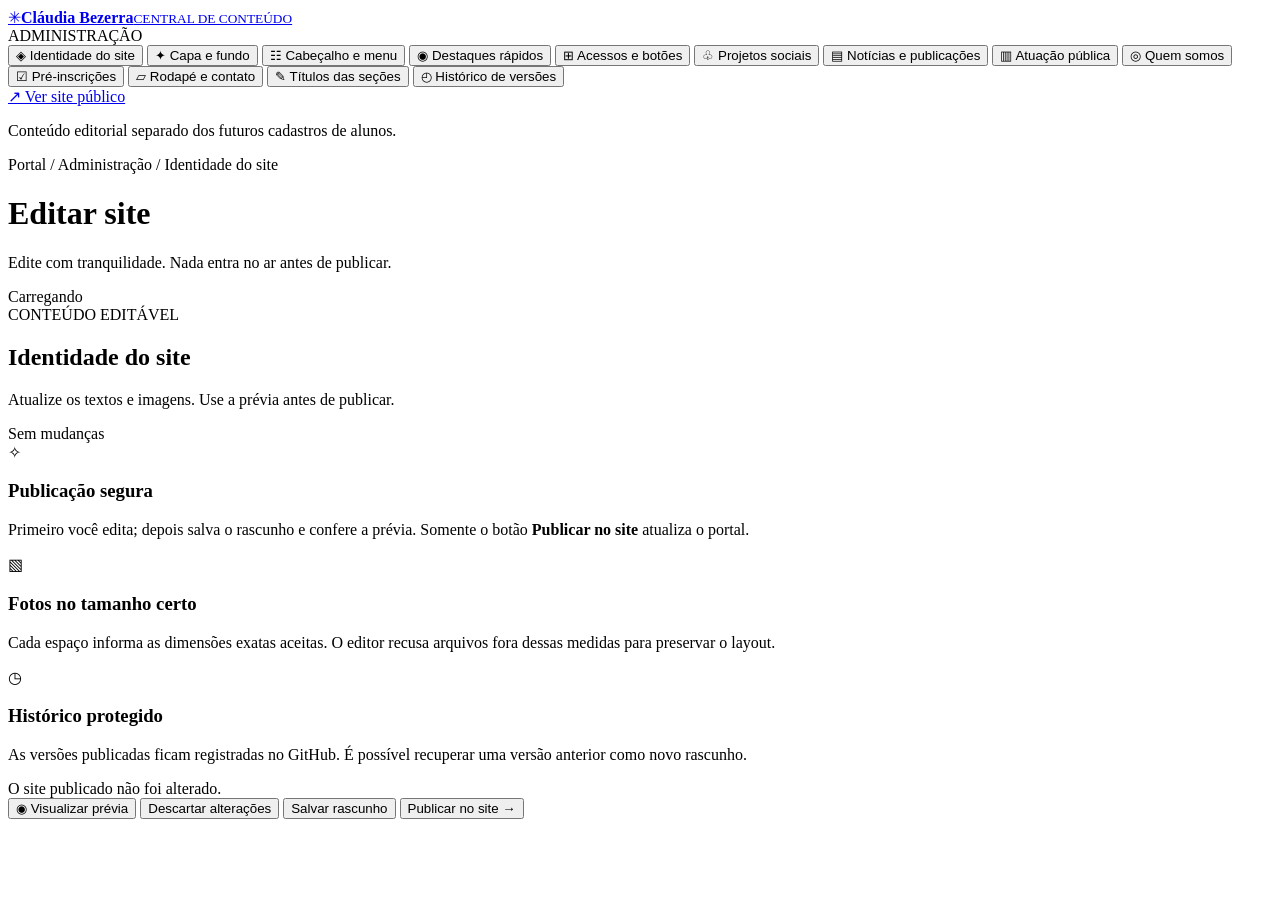
==== admin/index.html @ 2eb840ad "feat(cms): painel editorial com menu completo, prévia e publicação" ====
<!doctype html>
<html lang="pt-BR">
<head>
<meta charset="utf-8">
<meta name="viewport" content="width=device-width, initial-scale=1">
<meta name="theme-color" content="#103f33">
<meta name="robots" content="noindex,nofollow">
<title>Editor do site · Itaitinga em Movimento</title>
<link rel="icon" href="/favicon.svg" type="image/svg+xml">
<link rel="stylesheet" href="/admin/admin.css">
</head>
<body>
<div class="workspace">
  <aside class="sidebar" aria-label="Navegação do editor">
    <a class="sidebar-brand" href="/" target="_blank" rel="noopener noreferrer"><span class="brand-mark">✳</span><span><strong>Cláudia Bezerra</strong><small>CENTRAL DE CONTEÚDO</small></span></a>
    <div class="side-caption">ADMINISTRAÇÃO</div>
    <button class="side-link active" type="button" data-tab="identity"><span>◈</span> Identidade do site</button>
    <button class="side-link" type="button" data-tab="hero"><span>✦</span> Capa e fundo</button>
    <button class="side-link" type="button" data-tab="nav"><span>☷</span> Cabeçalho e menu</button>
    <button class="side-link" type="button" data-tab="focus"><span>◉</span> Destaques rápidos</button>
    <button class="side-link" type="button" data-tab="shortcuts"><span>⊞</span> Acessos e botões</button>
    <button class="side-link" type="button" data-tab="projects"><span>♧</span> Projetos sociais</button>
    <button class="side-link" type="button" data-tab="articles"><span>▤</span> Notícias e publicações</button>
    <button class="side-link" type="button" data-tab="mandate"><span>▥</span> Atuação pública</button>
    <button class="side-link" type="button" data-tab="about"><span>◎</span> Quem somos</button>
    <button class="side-link" type="button" data-tab="enrollment"><span>☑</span> Pré-inscrições</button>
    <button class="side-link" type="button" data-tab="footer"><span>▱</span> Rodapé e contato</button>
    <button class="side-link" type="button" data-tab="headlines"><span>✎</span> Títulos das seções</button>
    <button class="side-link" type="button" data-tab="history"><span>◴</span> Histórico de versões</button>
    <div class="side-bottom"><a href="/" target="_blank" rel="noopener noreferrer">↗ Ver site público</a><p>Conteúdo editorial separado dos futuros cadastros de alunos.</p></div>
  </aside>
  <main class="main">
    <header class="topbar">
      <div><div class="crumb">Portal / Administração / <span id="crumbCurrent">Identidade do site</span></div><h1>Editar site</h1><p class="top-sub">Edite com tranquilidade. Nada entra no ar antes de publicar.</p></div>
      <div class="top-actions"><span class="status" id="status"><span class="status-dot"></span> Carregando</span><button type="button" id="loginButton" class="btn secondary" hidden>Entrar com GitHub</button><button type="button" id="logoutButton" class="btn ghost" hidden>Sair</button></div>
    </header>
    <div class="app-message" id="message" role="status" aria-live="polite"></div>
    <div class="help-panel" id="setupPanel" hidden><strong>Ativação da área administrativa</strong><p>O editor visual já funciona para preparar conteúdo e visualizar a prévia. Para gravar e publicar, o proprietário precisa configurar o acesso GitHub OAuth nas variáveis seguras da Vercel. Nenhuma senha deve ser colocada no código.</p><a target="_blank" rel="noopener noreferrer" href="/admin/CONFIGURAR.md">Instruções de configuração ↗</a></div>
    <div class="editor-layout">
      <div class="editor-surface">
        <div class="panel-head"><div><span class="kicker">CONTEÚDO EDITÁVEL</span><h2 id="panelTitle">Identidade do site</h2><p id="panelHint">Atualize os textos e imagens. Use a prévia antes de publicar.</p></div><span class="hint-chip" id="dirtyChip">Sem mudanças</span></div>
        <div class="panel-body" id="editorForm"></div>
      </div>
      <aside class="guide">
        <div class="guide-card"><span class="guide-icon">✧</span><h3>Publicação segura</h3><p>Primeiro você edita; depois salva o rascunho e confere a prévia. Somente o botão <strong>Publicar no site</strong> atualiza o portal.</p></div>
        <div class="guide-card"><span class="guide-icon">▧</span><h3>Fotos no tamanho certo</h3><p>Cada espaço informa as dimensões exatas aceitas. O editor recusa arquivos fora dessas medidas para preservar o layout.</p></div>
        <div class="guide-card"><span class="guide-icon">◷</span><h3>Histórico protegido</h3><p>As versões publicadas ficam registradas no GitHub. É possível recuperar uma versão anterior como novo rascunho.</p></div>
      </aside>
    </div>
    <div class="sticky-actions">
      <div class="save-state"><span class="mini-dot"></span><span id="saveState">O site publicado não foi alterado.</span></div>
      <div class="action-buttons">
        <button type="button" id="previewButton" class="btn secondary">◉ Visualizar prévia</button>
        <button type="button" id="discardButton" class="btn ghost">Descartar alterações</button>
        <button type="button" id="saveButton" class="btn dark">Salvar rascunho</button>
        <button type="button" id="publishButton" class="btn primary">Publicar no site →</button>
      </div>
    </div>
  </main>
</div>
<div id="previewLayer" class="preview-layer" hidden>
  <div class="preview-top"><div><strong>Prévia do site</strong><small>As alterações abaixo ainda não foram publicadas.</small></div><div class="preview-controls"><button type="button" data-device="desktop" class="selected">Computador</button><button type="button" data-device="mobile">Celular</button><button type="button" id="closePreview" class="btn dark">Fechar prévia ✕</button></div></div>
  <div class="preview-canvas"><iframe id="previewFrame" src="/?preview=1" title="Prévia interativa do portal" loading="lazy"></iframe></div>
</div>
<script src="/admin/admin.js"></script>
</body>
</html>
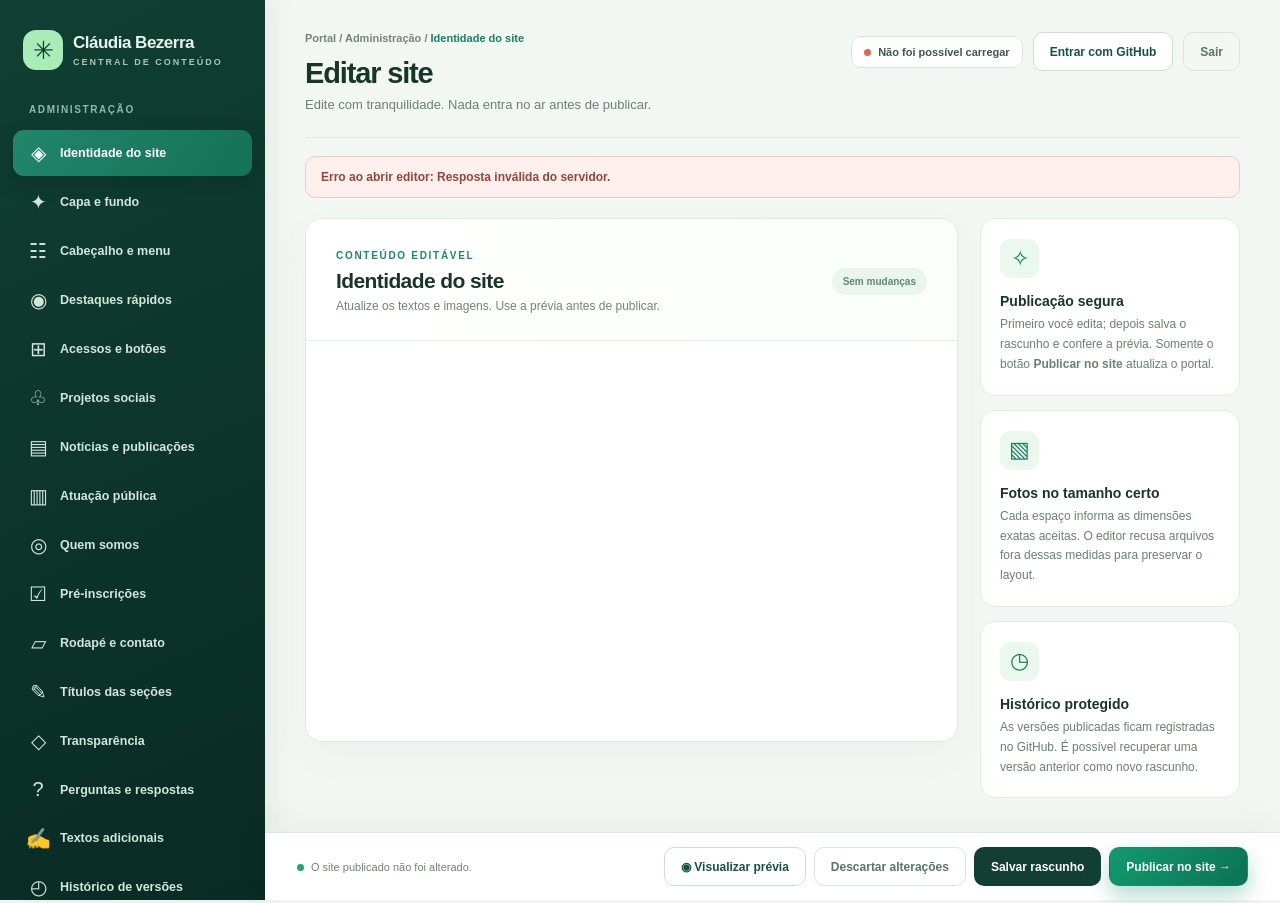
==== commit d2472845: "feat(cms): acessos editoriais a FAQ, transparencia e textos extras" ====
--- a/admin/index.html
+++ b/admin/index.html
@@ -26,6 +26,9 @@
     <button class="side-link" type="button" data-tab="enrollment"><span>☑</span> Pré-inscrições</button>
     <button class="side-link" type="button" data-tab="footer"><span>▱</span> Rodapé e contato</button>
     <button class="side-link" type="button" data-tab="headlines"><span>✎</span> Títulos das seções</button>
+    <button class="side-link" type="button" data-tab="trust"><span>◇</span> Transparência</button>
+    <button class="side-link" type="button" data-tab="faq"><span>?</span> Perguntas e respostas</button>
+    <button class="side-link" type="button" data-tab="misc"><span>✍</span> Textos adicionais</button>
     <button class="side-link" type="button" data-tab="history"><span>◴</span> Histórico de versões</button>
     <div class="side-bottom"><a href="/" target="_blank" rel="noopener noreferrer">↗ Ver site público</a><p>Conteúdo editorial separado dos futuros cadastros de alunos.</p></div>
   </aside>
--- a/admin/admin.css
+++ b/admin/admin.css
@@ -0,0 +1 @@
+:root{--dark:#123e33;--green:#0c7354;--accent:#1aa477;--bg:#f3f7f4;--line:#dfe9e2;--muted:#6a7f73;--ink:#18352b}*{box-sizing:border-box}html,body{margin:0;background:var(--bg);font-family:Inter,'Segoe UI',Arial,sans-serif;color:var(--ink);font-size:14px}button,input,select,textarea{font:inherit}button{cursor:pointer}a{color:inherit;text-decoration:none}button:focus-visible,input:focus-visible,textarea:focus-visible,select:focus-visible{outline:3px solid #66c5a0;outline-offset:2px}button:disabled{opacity:.5;cursor:not-allowed;box-shadow:none!important}body{min-width:320px}.workspace{display:grid;grid-template-columns:265px minmax(0,1fr);min-height:100vh}.sidebar{position:sticky;top:0;height:100vh;overflow-y:auto;background:linear-gradient(155deg,#103f33 0%,#092b23 100%);color:#e7f6ec;padding:25px 13px 15px;display:flex;flex-direction:column;box-shadow:9px 0 25px #193d2810}.sidebar-brand{display:flex;gap:10px;align-items:center;padding:5px 10px 34px}.brand-mark{display:grid;place-items:center;flex:none;height:40px;width:40px;border-radius:13px;background:#a8ecb7;color:#123d30;font-size:25px}.sidebar-brand strong{display:block;font-size:17px;letter-spacing:-.5px}.sidebar-brand small{display:block;color:#a8c8b4;font-size:9px;font-weight:700;letter-spacing:2px;margin-top:4px}.side-caption{font-size:10px;color:#92baa5;letter-spacing:1.6px;font-weight:800;padding:0 16px 15px}.side-link{display:flex;align-items:center;gap:10px;width:100%;border:0;border-radius:11px;color:#d2e6d9;background:transparent;text-align:left;padding:11px 13px;margin-bottom:3px;font-weight:600;font-size:12.5px;transition:background .18s,color .18s}.side-link span{font-size:20px;font-weight:400;width:24px;text-align:center}.side-link:hover{background:#ffffff15;color:#fff}.side-link.active{background:linear-gradient(120deg,#21866a,#147256);color:#fff;box-shadow:0 7px 17px #06271d58}.side-bottom{margin-top:auto;padding:20px 13px 8px;border-top:1px solid #ffffff1d;font-size:12px;color:#b7d3c3}.side-bottom a{color:#d9ffcf;font-weight:700}.side-bottom p{font-size:11px;line-height:1.5;opacity:.78}.main{min-width:0;padding:32px 40px 105px}.topbar{display:flex;align-items:flex-start;justify-content:space-between;gap:25px;padding-bottom:25px;border-bottom:1px solid var(--line)}.crumb{color:#71867b;font-size:11px;font-weight:650}.crumb span{color:#128360}.topbar h1{font-size:29px;letter-spacing:-1.15px;line-height:1.15;margin:13px 0 7px}.top-sub{color:#6b8073;margin:0;font-size:13px}.top-actions{display:flex;align-items:center;gap:10px;flex-wrap:wrap;justify-content:flex-end}.status{padding:9px 12px;background:#fff;border:1px solid #d8e6dd;border-radius:10px;color:#3c594c;font-size:11px;font-weight:750;white-space:nowrap}.status-dot,.mini-dot{display:inline-block;width:7px;height:7px;border-radius:50%;background:#21a571;margin-right:7px}.status.warn .status-dot{background:#d49f35}.status.error .status-dot{background:#de674e}.btn{border-radius:10px;border:1px solid transparent;min-height:39px;padding:10px 16px;font-size:12px;font-weight:750;display:inline-flex;gap:8px;align-items:center;justify-content:center;white-space:nowrap;transition:transform .18s,box-shadow .18s}.btn:hover:not(:disabled){transform:translateY(-1px)}.btn.primary{background:linear-gradient(125deg,#13996d,#0b7354);color:#fff;box-shadow:0 10px 22px #178b6250}.btn.dark{background:#123f32;color:#fff}.btn.secondary{background:#fff;color:#145342;border-color:#ccdfd1}.btn.ghost{background:transparent;color:#557668;border-color:#d9e5dc}.app-message{min-height:0;border-radius:10px;font-size:12px;font-weight:650}.app-message:not(:empty){margin:18px 0 -8px;padding:13px 15px;background:#e6f5ec;border:1px solid #c3e4d3;color:#205e45}.app-message.error{background:#fff0ee;border-color:#f3c9c0;color:#954635}.help-panel{background:#fff6e5;border:1px solid #edd39f;color:#754f12;border-radius:14px;padding:16px 20px;margin-top:20px}.help-panel strong{font-size:14px}.help-panel p{line-height:1.6;margin:9px 0}.help-panel a{font-weight:800;text-decoration:underline}.editor-layout{display:grid;grid-template-columns:minmax(0,1fr) 260px;gap:22px;margin-top:28px;align-items:start}.editor-surface{min-width:0;border-radius:17px;background:#fff;border:1px solid #dfeae2;box-shadow:0 14px 40px #124a2d09;overflow:hidden}.panel-head{padding:27px 30px 24px;border-bottom:1px solid #e5eee7;display:flex;justify-content:space-between;gap:15px;align-items:center;background:linear-gradient(110deg,#ffffff,#fafffa)}.kicker{color:#198963;font-size:10px;font-weight:800;letter-spacing:1.7px}.panel-head h2{font-size:21px;letter-spacing:-.6px;margin:7px 0 5px}.panel-head p{color:#718478;margin:0;font-size:12px;line-height:1.45}.hint-chip{font-size:10px;font-weight:800;color:#5e8970;background:#eaf5ed;border-radius:30px;padding:8px 11px;white-space:nowrap}.hint-chip.dirty{background:#fff0cc;color:#916b1a}.panel-body{padding:28px 30px 36px;min-height:400px}.guide{display:flex;flex-direction:column;gap:14px}.guide-card{background:#fff;border:1px solid #e0ebe3;border-radius:15px;padding:20px 19px}.guide-icon{font-size:22px;display:grid;place-items:center;background:#eaf8ee;color:#16815e;width:39px;height:39px;border-radius:11px}.guide h3{font-size:14px;margin:15px 0 6px}.guide p{font-size:12px;line-height:1.65;color:#698174;margin:0}.field{margin-bottom:20px}.field>label,.field-label{display:flex;align-items:center;gap:6px;font-size:12px;font-weight:750;color:#284d3f;margin-bottom:9px}.field input:not([type=file]),.field textarea,.field select{display:block;width:100%;border:1px solid #d7e4da;background:#fff;padding:12px 13px;border-radius:10px;color:#24483a;min-height:44px}.field input:not([type=file]):focus,.field textarea:focus,.field select:focus{border-color:#21a978;outline:3px solid #79d9b02f}.field textarea{resize:vertical;min-height:85px;line-height:1.55}.field small,.form-tip{font-size:11px;color:#84968a;line-height:1.5;display:block;margin-top:7px}.form-grid{display:grid;grid-template-columns:repeat(2,minmax(0,1fr));gap:0 18px}.form-grid>.span{grid-column:1/-1}.section-note{background:#eff9f2;border-left:3px solid #47b985;border-radius:8px;padding:12px 14px;font-size:12px;line-height:1.5;color:#336e52;margin:4px 0 23px}.group-heading{font-size:12px;text-transform:uppercase;font-weight:800;letter-spacing:1px;color:#217551;border-bottom:1px solid #e3eee6;padding:0 0 9px;margin:27px 0 20px}.repeat-card{border:1px solid #e2ebe4;border-radius:14px;overflow:hidden;margin-bottom:14px;background:#fdfffd}.repeat-bar{padding:13px 15px;display:flex;align-items:center;justify-content:space-between;background:#f5fbf6;border-bottom:1px solid #e6efe7;gap:8px}.repeat-bar strong{font-size:12px;letter-spacing:-.1px}.repeat-actions{display:flex;gap:4px}.small-btn{border:1px solid #d2e6d8;border-radius:7px;background:#fff;padding:5px 8px;color:#28604a;font-weight:750;font-size:11px}.small-btn.danger{color:#b24c45;border-color:#f5d9d5}.repeat-body{padding:18px 18px 3px}.add-btn{padding:13px 16px;border:1px dashed #74c5a0;border-radius:11px;background:#f4fcf6;color:#137e57;font-weight:750;text-align:center;width:100%;margin-top:6px}.asset-field{border:1px solid #dce9df;border-radius:13px;background:#f8fcf9;padding:15px;display:flex;gap:17px;align-items:center;flex-wrap:wrap}.asset-preview{height:103px;max-width:160px;min-width:105px;object-fit:cover;background:linear-gradient(135deg,#e4f4e7,#d2e9d9);border-radius:10px;border:1px solid #dde9df}.asset-info{flex:1;min-width:165px}.asset-info strong{display:block;font-size:12px;color:#285b42}.asset-info p{font-size:11px;color:#698275;margin:6px 0 12px}.asset-upload{display:inline-flex;gap:8px;align-items:center;font-size:11px;font-weight:800;color:#fff;background:#14674b;border-radius:8px;padding:10px 12px;cursor:pointer}.asset-upload input{position:absolute;opacity:0;width:1px;height:1px;pointer-events:none}.asset-error{color:#a94d42!important;line-height:1.5}.gallery-grid{display:grid;grid-template-columns:repeat(auto-fit,minmax(155px,1fr));gap:10px;margin:12px 0}.gallery-piece{padding:9px;border:1px solid #e0ece2;border-radius:11px}.gallery-piece img{width:100%;height:100px;object-fit:cover;border-radius:7px}.gallery-piece button{display:block;width:100%;margin-top:7px}.empty-note{font-size:12px;color:#7a8b80;padding:12px}.sticky-actions{position:fixed;bottom:0;left:265px;right:0;z-index:15;background:rgba(255,255,255,.96);backdrop-filter:blur(14px);border-top:1px solid #dce8df;box-shadow:0 -10px 35px #194c2a0b;display:flex;justify-content:space-between;align-items:center;gap:16px;padding:14px 32px;flex-wrap:wrap}.save-state{font-size:11px;color:#708276}.action-buttons{display:flex;gap:8px;flex-wrap:wrap}.preview-layer{position:fixed;inset:0;z-index:40;background:#e6ebe7}.preview-layer[hidden]{display:none}.preview-top{height:75px;background:#fff;border-bottom:1px solid #dce7df;display:flex;justify-content:space-between;align-items:center;padding:12px 25px;gap:12px}.preview-top strong{display:block;font-size:17px}.preview-top small{display:block;margin-top:3px;color:#72867a}.preview-controls{display:flex;gap:8px;align-items:center}.preview-controls>button:not(.btn){border:1px solid #d9e6dc;border-radius:8px;padding:9px 12px;background:#fff;font-size:11px;font-weight:800}.preview-controls>button.selected{background:#dff5e8;color:#126b4e;border-color:#7dc6a0}.preview-canvas{height:calc(100vh - 75px);padding:14px;display:flex;justify-content:center}.preview-canvas iframe{width:100%;height:100%;max-width:100%;background:#fff;border:none;box-shadow:0 14px 45px #104b2e26;border-radius:8px;transition:width .25s}.preview-canvas.mobile iframe{width:390px}.cms-preview-ribbon{font-size:11px}.history-card{border:1px solid #e0eae3;background:#fff;border-radius:12px;padding:15px;margin-bottom:12px;display:flex;align-items:center;justify-content:space-between;gap:12px}.history-card strong{display:block;font-size:12px}.history-card small{display:block;margin-top:5px;color:#7e9282}.filter-row{display:flex;gap:12px;align-items:center;justify-content:space-between;flex-wrap:wrap;margin-bottom:16px}.filter-row input{width:260px;max-width:100%;border:1px solid #d7e4da;border-radius:10px;padding:10px 13px}.field-count{font-size:11px;color:#668575}.unsaved-alert{color:#9b751a}@media(max-width:1190px){.editor-layout{grid-template-columns:1fr}.guide{display:grid;grid-template-columns:repeat(3,1fr)}.main{padding-inline:25px}.guide-card{padding:15px}}@media(max-width:900px){.workspace{grid-template-columns:72px minmax(0,1fr)}.sidebar{padding-inline:7px}.sidebar-brand{padding:10px 0 23px;justify-content:center}.brand-mark{height:36px;width:36px}.sidebar-brand>span:last-child,.side-caption,.side-link:not(.active) span~*,.side-bottom,.side-link{font-size:0}.side-link{justify-content:center;padding:10px;margin-bottom:5px;min-height:44px}.side-link span{font-size:20px;width:auto}.main{padding:22px 18px 110px}.sticky-actions{left:72px}.guide{display:none}}@media(max-width:640px){.workspace{display:block}.sidebar{height:auto;position:relative;flex-direction:row;overflow-x:auto;gap:5px;padding:9px 10px}.sidebar-brand{display:none}.side-link{width:auto;flex:none;min-width:45px;justify-content:center;margin:0}.topbar{display:block;padding-top:8px}.top-actions{margin-top:18px;justify-content:flex-start}.main{padding:14px 13px 190px}.editor-layout{margin-top:18px}.panel-head{padding:20px}.panel-head h2{font-size:19px}.panel-body{padding:20px}.form-grid{grid-template-columns:1fr}.form-grid>.span{grid-column:1}.sticky-actions{left:0;padding:11px 12px;display:block}.save-state{margin-bottom:9px}.action-buttons{display:grid;grid-template-columns:1fr 1fr}.btn{padding:10px;font-size:11px}.preview-top{height:auto;display:block;padding:10px}.preview-controls{margin-top:10px}.preview-canvas{height:calc(100vh - 108px);padding:6px}.preview-canvas.mobile iframe{width:100%;max-width:390px}}
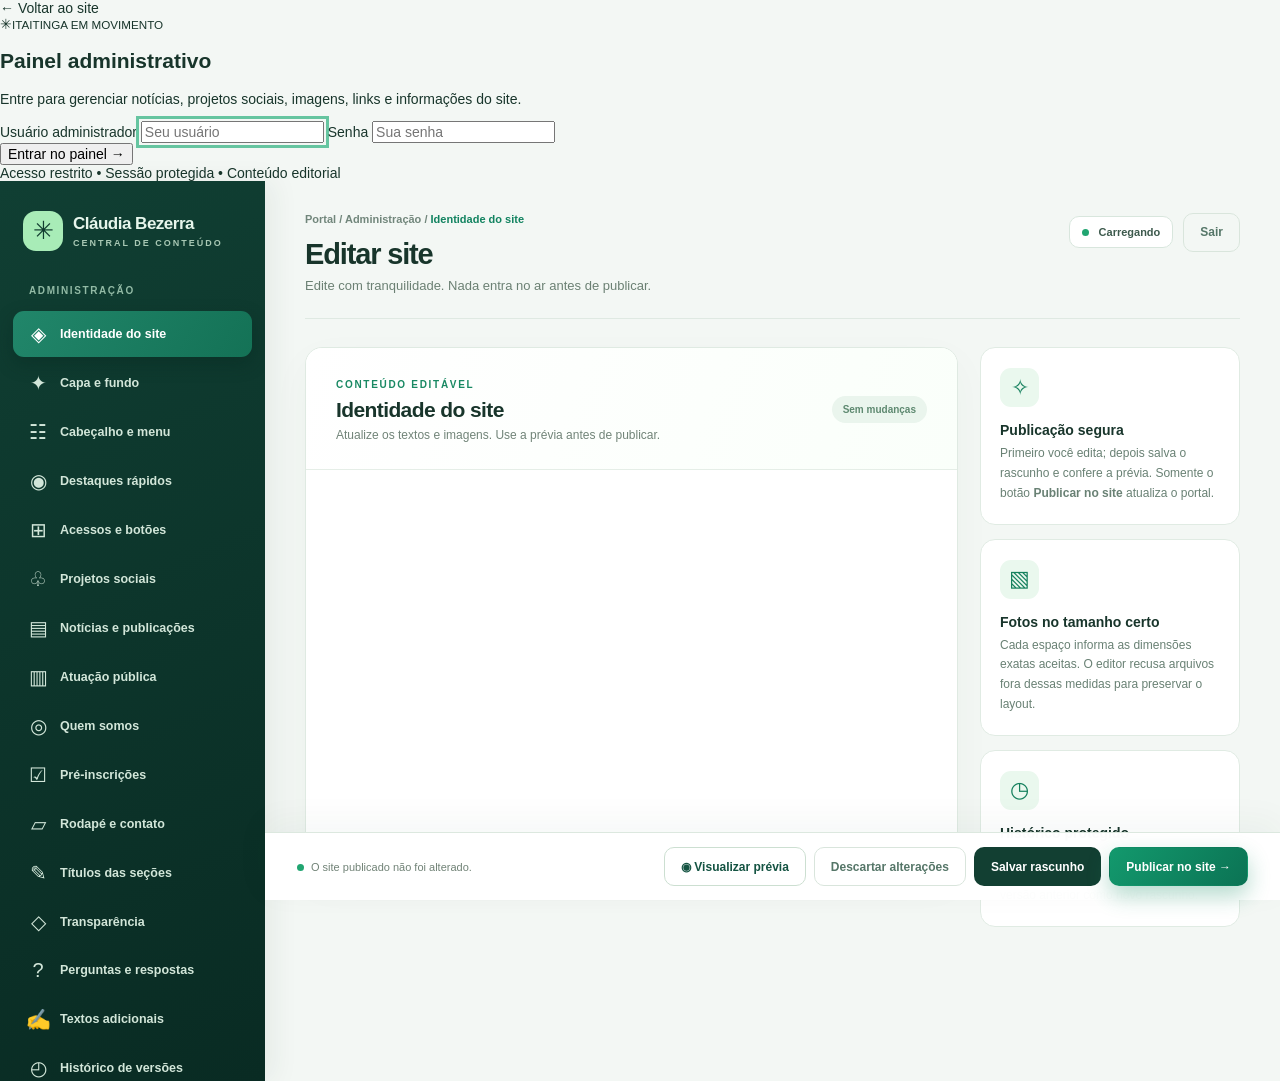
==== commit 5af35658: "feat(admin): tela de login protegida antes do painel de edicao" ====
--- a/admin/index.html
+++ b/admin/index.html
@@ -10,7 +10,24 @@
 <link rel="stylesheet" href="/admin/admin.css">
 </head>
 <body>
-<div class="workspace">
+<section class="auth-gate" id="authGate" aria-labelledby="authTitle">
+  <div class="auth-card">
+    <a class="auth-home" href="/">← Voltar ao site</a>
+    <div class="auth-brand"><span>✳</span><small>ITAITINGA EM MOVIMENTO</small></div>
+    <h1 id="authTitle">Painel administrativo</h1>
+    <p>Entre para gerenciar notícias, projetos sociais, imagens, links e informações do site.</p>
+    <form id="authForm" autocomplete="on">
+      <label for="authUser">Usuário administrador</label>
+      <input id="authUser" name="username" autocomplete="username" placeholder="Seu usuário" required autofocus maxlength="100">
+      <label for="authPassword">Senha</label>
+      <input id="authPassword" type="password" name="password" autocomplete="current-password" placeholder="Sua senha" required maxlength="256">
+      <div class="auth-error" id="authError" role="alert" aria-live="polite"></div>
+      <button type="submit" id="authSubmit">Entrar no painel <span>→</span></button>
+    </form>
+    <div class="auth-caption">Acesso restrito • Sessão protegida • Conteúdo editorial</div>
+  </div>
+</section>
+<div class="workspace" id="editorWorkspace" hidden>
   <aside class="sidebar" aria-label="Navegação do editor">
     <a class="sidebar-brand" href="/" target="_blank" rel="noopener noreferrer"><span class="brand-mark">✳</span><span><strong>Cláudia Bezerra</strong><small>CENTRAL DE CONTEÚDO</small></span></a>
     <div class="side-caption">ADMINISTRAÇÃO</div>
@@ -35,10 +52,10 @@
   <main class="main">
     <header class="topbar">
       <div><div class="crumb">Portal / Administração / <span id="crumbCurrent">Identidade do site</span></div><h1>Editar site</h1><p class="top-sub">Edite com tranquilidade. Nada entra no ar antes de publicar.</p></div>
-      <div class="top-actions"><span class="status" id="status"><span class="status-dot"></span> Carregando</span><button type="button" id="loginButton" class="btn secondary" hidden>Entrar com GitHub</button><button type="button" id="logoutButton" class="btn ghost" hidden>Sair</button></div>
+      <div class="top-actions"><span class="status" id="status"><span class="status-dot"></span> Carregando</span><button type="button" id="logoutButton" class="btn ghost" hidden>Sair</button></div>
     </header>
     <div class="app-message" id="message" role="status" aria-live="polite"></div>
-    <div class="help-panel" id="setupPanel" hidden><strong>Ativação da área administrativa</strong><p>O editor visual já funciona para preparar conteúdo e visualizar a prévia. Para gravar e publicar, o proprietário precisa configurar o acesso GitHub OAuth nas variáveis seguras da Vercel. Nenhuma senha deve ser colocada no código.</p><a target="_blank" rel="noopener noreferrer" href="/admin/CONFIGURAR.md">Instruções de configuração ↗</a></div>
+    <div class="help-panel" id="setupPanel" hidden><strong>Ativação da área administrativa</strong><p>O acesso ao painel está protegido. Para salvar edições diretamente no GitHub e publicar na Vercel, falta configurar a permissão de gravação exclusiva do repositório. As alterações podem ser visualizadas antes de configurar essa opção.</p><a target="_blank" rel="noopener noreferrer" href="/admin/CONFIGURAR.md">Como habilitar publicação ↗</a></div>
     <div class="editor-layout">
       <div class="editor-surface">
         <div class="panel-head"><div><span class="kicker">CONTEÚDO EDITÁVEL</span><h2 id="panelTitle">Identidade do site</h2><p id="panelHint">Atualize os textos e imagens. Use a prévia antes de publicar.</p></div><span class="hint-chip" id="dirtyChip">Sem mudanças</span></div>
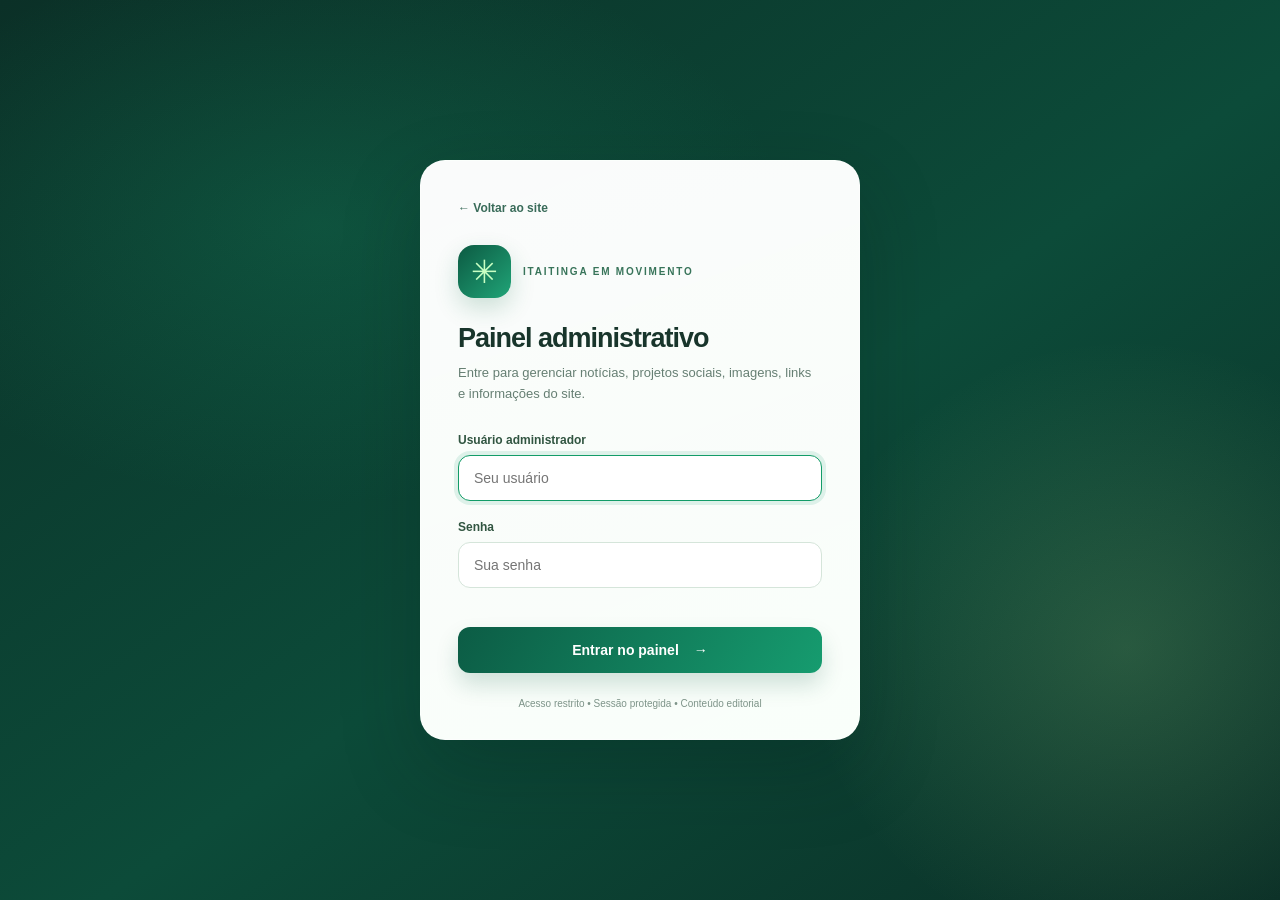
==== commit 801f60cd: "feat(editor): tela de edição visual integrada ao administrador" ====
--- a/admin/index.html
+++ b/admin/index.html
@@ -31,7 +31,8 @@
   <aside class="sidebar" aria-label="Navegação do editor">
     <a class="sidebar-brand" href="/" target="_blank" rel="noopener noreferrer"><span class="brand-mark">✳</span><span><strong>Cláudia Bezerra</strong><small>CENTRAL DE CONTEÚDO</small></span></a>
     <div class="side-caption">ADMINISTRAÇÃO</div>
-    <button class="side-link active" type="button" data-tab="identity"><span>◈</span> Identidade do site</button>
+    <button class="side-link active" type="button" data-tab="visual"><span>✎</span> Editar site visualmente</button>
+    <button class="side-link" type="button" data-tab="identity"><span>◈</span> Identidade do site</button>
     <button class="side-link" type="button" data-tab="hero"><span>✦</span> Capa e fundo</button>
     <button class="side-link" type="button" data-tab="nav"><span>☷</span> Cabeçalho e menu</button>
     <button class="side-link" type="button" data-tab="focus"><span>◉</span> Destaques rápidos</button>
@@ -56,7 +57,27 @@
     </header>
     <div class="app-message" id="message" role="status" aria-live="polite"></div>
     <div class="help-panel" id="setupPanel" hidden><strong>Ativação da área administrativa</strong><p>O acesso ao painel está protegido. Para salvar edições diretamente no GitHub e publicar na Vercel, falta configurar a permissão de gravação exclusiva do repositório. As alterações podem ser visualizadas antes de configurar essa opção.</p><a target="_blank" rel="noopener noreferrer" href="/admin/CONFIGURAR.md">Como habilitar publicação ↗</a></div>
-    <div class="editor-layout">
+
+    <section id="visualWorkspace" class="visual-workspace" hidden aria-label="Editor visual do site">
+      <div class="visual-toolbar">
+        <div class="visual-toolbar-copy"><strong><span class="visual-live-dot"></span> Edição visual</strong><span>Clique em qualquer área com lápis para modificar. Só aparece no site após publicar.</span></div>
+        <div class="visual-toolbar-actions"><div class="visual-device-toggle" aria-label="Tamanho da visualização"><button id="visualDesktop" class="active" type="button">▣ Computador</button><button id="visualMobile" type="button">▯ Celular</button></div><button id="visualRefresh" type="button" class="btn secondary">↻ Atualizar prévia</button></div>
+      </div>
+      <div class="visual-layout" id="visualLayout">
+        <div class="visual-canvas">
+          <div class="visual-frame-wrap" id="visualFrameWrap"><iframe id="visualFrame" src="/?preview=1&amp;visual=1" title="Site editável com ferramentas de edição" loading="eager"></iframe></div>
+          <div class="visual-hint">✎ Passe o mouse ou toque em um bloco do site e clique em <strong>Editar</strong>. Navegação real fica desativada nesta prévia.</div>
+        </div>
+        <aside class="visual-inspector" id="visualInspector" aria-labelledby="visualInspectorTitle">
+          <div class="visual-inspector-top"><span class="kicker">PROPRIEDADES DO BLOCO</span><h2 id="visualInspectorTitle">Selecione uma área do site</h2><p id="visualInspectorHint">Clique em um lápis sobre a página para abrir os campos correspondentes.</p></div>
+          <div class="visual-inspector-body" id="visualInspectorBody">
+            <div class="visual-empty"><span>✎</span><strong>Editar ficou muito mais fácil.</strong><p>Clique em um título, foto, card, notícia ou no rodapé da página. Os campos aparecerão aqui e a mudança será mostrada na hora.</p></div>
+          </div>
+          <div class="visual-inspector-bottom"><button id="visualAdvanced" type="button" class="btn secondary">✎ Abrir edição completa da seção</button></div>
+        </aside>
+      </div>
+    </section>
+    <div class="editor-layout" id="advancedEditorLayout">
       <div class="editor-surface">
         <div class="panel-head"><div><span class="kicker">CONTEÚDO EDITÁVEL</span><h2 id="panelTitle">Identidade do site</h2><p id="panelHint">Atualize os textos e imagens. Use a prévia antes de publicar.</p></div><span class="hint-chip" id="dirtyChip">Sem mudanças</span></div>
         <div class="panel-body" id="editorForm"></div>
@@ -83,5 +104,6 @@
   <div class="preview-canvas"><iframe id="previewFrame" src="/?preview=1" title="Prévia interativa do portal" loading="lazy"></iframe></div>
 </div>
 <script src="/admin/admin.js"></script>
+<script src="/admin/visual.js"></script>
 </body>
 </html>
--- a/admin/admin.css
+++ b/admin/admin.css
@@ -1 +1,21 @@
-:root{--dark:#123e33;--green:#0c7354;--accent:#1aa477;--bg:#f3f7f4;--line:#dfe9e2;--muted:#6a7f73;--ink:#18352b}*{box-sizing:border-box}html,body{margin:0;background:var(--bg);font-family:Inter,'Segoe UI',Arial,sans-serif;color:var(--ink);font-size:14px}button,input,select,textarea{font:inherit}button{cursor:pointer}a{color:inherit;text-decoration:none}button:focus-visible,input:focus-visible,textarea:focus-visible,select:focus-visible{outline:3px solid #66c5a0;outline-offset:2px}button:disabled{opacity:.5;cursor:not-allowed;box-shadow:none!important}body{min-width:320px}.workspace{display:grid;grid-template-columns:265px minmax(0,1fr);min-height:100vh}.sidebar{position:sticky;top:0;height:100vh;overflow-y:auto;background:linear-gradient(155deg,#103f33 0%,#092b23 100%);color:#e7f6ec;padding:25px 13px 15px;display:flex;flex-direction:column;box-shadow:9px 0 25px #193d2810}.sidebar-brand{display:flex;gap:10px;align-items:center;padding:5px 10px 34px}.brand-mark{display:grid;place-items:center;flex:none;height:40px;width:40px;border-radius:13px;background:#a8ecb7;color:#123d30;font-size:25px}.sidebar-brand strong{display:block;font-size:17px;letter-spacing:-.5px}.sidebar-brand small{display:block;color:#a8c8b4;font-size:9px;font-weight:700;letter-spacing:2px;margin-top:4px}.side-caption{font-size:10px;color:#92baa5;letter-spacing:1.6px;font-weight:800;padding:0 16px 15px}.side-link{display:flex;align-items:center;gap:10px;width:100%;border:0;border-radius:11px;color:#d2e6d9;background:transparent;text-align:left;padding:11px 13px;margin-bottom:3px;font-weight:600;font-size:12.5px;transition:background .18s,color .18s}.side-link span{font-size:20px;font-weight:400;width:24px;text-align:center}.side-link:hover{background:#ffffff15;color:#fff}.side-link.active{background:linear-gradient(120deg,#21866a,#147256);color:#fff;box-shadow:0 7px 17px #06271d58}.side-bottom{margin-top:auto;padding:20px 13px 8px;border-top:1px solid #ffffff1d;font-size:12px;color:#b7d3c3}.side-bottom a{color:#d9ffcf;font-weight:700}.side-bottom p{font-size:11px;line-height:1.5;opacity:.78}.main{min-width:0;padding:32px 40px 105px}.topbar{display:flex;align-items:flex-start;justify-content:space-between;gap:25px;padding-bottom:25px;border-bottom:1px solid var(--line)}.crumb{color:#71867b;font-size:11px;font-weight:650}.crumb span{color:#128360}.topbar h1{font-size:29px;letter-spacing:-1.15px;line-height:1.15;margin:13px 0 7px}.top-sub{color:#6b8073;margin:0;font-size:13px}.top-actions{display:flex;align-items:center;gap:10px;flex-wrap:wrap;justify-content:flex-end}.status{padding:9px 12px;background:#fff;border:1px solid #d8e6dd;border-radius:10px;color:#3c594c;font-size:11px;font-weight:750;white-space:nowrap}.status-dot,.mini-dot{display:inline-block;width:7px;height:7px;border-radius:50%;background:#21a571;margin-right:7px}.status.warn .status-dot{background:#d49f35}.status.error .status-dot{background:#de674e}.btn{border-radius:10px;border:1px solid transparent;min-height:39px;padding:10px 16px;font-size:12px;font-weight:750;display:inline-flex;gap:8px;align-items:center;justify-content:center;white-space:nowrap;transition:transform .18s,box-shadow .18s}.btn:hover:not(:disabled){transform:translateY(-1px)}.btn.primary{background:linear-gradient(125deg,#13996d,#0b7354);color:#fff;box-shadow:0 10px 22px #178b6250}.btn.dark{background:#123f32;color:#fff}.btn.secondary{background:#fff;color:#145342;border-color:#ccdfd1}.btn.ghost{background:transparent;color:#557668;border-color:#d9e5dc}.app-message{min-height:0;border-radius:10px;font-size:12px;font-weight:650}.app-message:not(:empty){margin:18px 0 -8px;padding:13px 15px;background:#e6f5ec;border:1px solid #c3e4d3;color:#205e45}.app-message.error{background:#fff0ee;border-color:#f3c9c0;color:#954635}.help-panel{background:#fff6e5;border:1px solid #edd39f;color:#754f12;border-radius:14px;padding:16px 20px;margin-top:20px}.help-panel strong{font-size:14px}.help-panel p{line-height:1.6;margin:9px 0}.help-panel a{font-weight:800;text-decoration:underline}.editor-layout{display:grid;grid-template-columns:minmax(0,1fr) 260px;gap:22px;margin-top:28px;align-items:start}.editor-surface{min-width:0;border-radius:17px;background:#fff;border:1px solid #dfeae2;box-shadow:0 14px 40px #124a2d09;overflow:hidden}.panel-head{padding:27px 30px 24px;border-bottom:1px solid #e5eee7;display:flex;justify-content:space-between;gap:15px;align-items:center;background:linear-gradient(110deg,#ffffff,#fafffa)}.kicker{color:#198963;font-size:10px;font-weight:800;letter-spacing:1.7px}.panel-head h2{font-size:21px;letter-spacing:-.6px;margin:7px 0 5px}.panel-head p{color:#718478;margin:0;font-size:12px;line-height:1.45}.hint-chip{font-size:10px;font-weight:800;color:#5e8970;background:#eaf5ed;border-radius:30px;padding:8px 11px;white-space:nowrap}.hint-chip.dirty{background:#fff0cc;color:#916b1a}.panel-body{padding:28px 30px 36px;min-height:400px}.guide{display:flex;flex-direction:column;gap:14px}.guide-card{background:#fff;border:1px solid #e0ebe3;border-radius:15px;padding:20px 19px}.guide-icon{font-size:22px;display:grid;place-items:center;background:#eaf8ee;color:#16815e;width:39px;height:39px;border-radius:11px}.guide h3{font-size:14px;margin:15px 0 6px}.guide p{font-size:12px;line-height:1.65;color:#698174;margin:0}.field{margin-bottom:20px}.field>label,.field-label{display:flex;align-items:center;gap:6px;font-size:12px;font-weight:750;color:#284d3f;margin-bottom:9px}.field input:not([type=file]),.field textarea,.field select{display:block;width:100%;border:1px solid #d7e4da;background:#fff;padding:12px 13px;border-radius:10px;color:#24483a;min-height:44px}.field input:not([type=file]):focus,.field textarea:focus,.field select:focus{border-color:#21a978;outline:3px solid #79d9b02f}.field textarea{resize:vertical;min-height:85px;line-height:1.55}.field small,.form-tip{font-size:11px;color:#84968a;line-height:1.5;display:block;margin-top:7px}.form-grid{display:grid;grid-template-columns:repeat(2,minmax(0,1fr));gap:0 18px}.form-grid>.span{grid-column:1/-1}.section-note{background:#eff9f2;border-left:3px solid #47b985;border-radius:8px;padding:12px 14px;font-size:12px;line-height:1.5;color:#336e52;margin:4px 0 23px}.group-heading{font-size:12px;text-transform:uppercase;font-weight:800;letter-spacing:1px;color:#217551;border-bottom:1px solid #e3eee6;padding:0 0 9px;margin:27px 0 20px}.repeat-card{border:1px solid #e2ebe4;border-radius:14px;overflow:hidden;margin-bottom:14px;background:#fdfffd}.repeat-bar{padding:13px 15px;display:flex;align-items:center;justify-content:space-between;background:#f5fbf6;border-bottom:1px solid #e6efe7;gap:8px}.repeat-bar strong{font-size:12px;letter-spacing:-.1px}.repeat-actions{display:flex;gap:4px}.small-btn{border:1px solid #d2e6d8;border-radius:7px;background:#fff;padding:5px 8px;color:#28604a;font-weight:750;font-size:11px}.small-btn.danger{color:#b24c45;border-color:#f5d9d5}.repeat-body{padding:18px 18px 3px}.add-btn{padding:13px 16px;border:1px dashed #74c5a0;border-radius:11px;background:#f4fcf6;color:#137e57;font-weight:750;text-align:center;width:100%;margin-top:6px}.asset-field{border:1px solid #dce9df;border-radius:13px;background:#f8fcf9;padding:15px;display:flex;gap:17px;align-items:center;flex-wrap:wrap}.asset-preview{height:103px;max-width:160px;min-width:105px;object-fit:cover;background:linear-gradient(135deg,#e4f4e7,#d2e9d9);border-radius:10px;border:1px solid #dde9df}.asset-info{flex:1;min-width:165px}.asset-info strong{display:block;font-size:12px;color:#285b42}.asset-info p{font-size:11px;color:#698275;margin:6px 0 12px}.asset-upload{display:inline-flex;gap:8px;align-items:center;font-size:11px;font-weight:800;color:#fff;background:#14674b;border-radius:8px;padding:10px 12px;cursor:pointer}.asset-upload input{position:absolute;opacity:0;width:1px;height:1px;pointer-events:none}.asset-error{color:#a94d42!important;line-height:1.5}.gallery-grid{display:grid;grid-template-columns:repeat(auto-fit,minmax(155px,1fr));gap:10px;margin:12px 0}.gallery-piece{padding:9px;border:1px solid #e0ece2;border-radius:11px}.gallery-piece img{width:100%;height:100px;object-fit:cover;border-radius:7px}.gallery-piece button{display:block;width:100%;margin-top:7px}.empty-note{font-size:12px;color:#7a8b80;padding:12px}.sticky-actions{position:fixed;bottom:0;left:265px;right:0;z-index:15;background:rgba(255,255,255,.96);backdrop-filter:blur(14px);border-top:1px solid #dce8df;box-shadow:0 -10px 35px #194c2a0b;display:flex;justify-content:space-between;align-items:center;gap:16px;padding:14px 32px;flex-wrap:wrap}.save-state{font-size:11px;color:#708276}.action-buttons{display:flex;gap:8px;flex-wrap:wrap}.preview-layer{position:fixed;inset:0;z-index:40;background:#e6ebe7}.preview-layer[hidden]{display:none}.preview-top{height:75px;background:#fff;border-bottom:1px solid #dce7df;display:flex;justify-content:space-between;align-items:center;padding:12px 25px;gap:12px}.preview-top strong{display:block;font-size:17px}.preview-top small{display:block;margin-top:3px;color:#72867a}.preview-controls{display:flex;gap:8px;align-items:center}.preview-controls>button:not(.btn){border:1px solid #d9e6dc;border-radius:8px;padding:9px 12px;background:#fff;font-size:11px;font-weight:800}.preview-controls>button.selected{background:#dff5e8;color:#126b4e;border-color:#7dc6a0}.preview-canvas{height:calc(100vh - 75px);padding:14px;display:flex;justify-content:center}.preview-canvas iframe{width:100%;height:100%;max-width:100%;background:#fff;border:none;box-shadow:0 14px 45px #104b2e26;border-radius:8px;transition:width .25s}.preview-canvas.mobile iframe{width:390px}.cms-preview-ribbon{font-size:11px}.history-card{border:1px solid #e0eae3;background:#fff;border-radius:12px;padding:15px;margin-bottom:12px;display:flex;align-items:center;justify-content:space-between;gap:12px}.history-card strong{display:block;font-size:12px}.history-card small{display:block;margin-top:5px;color:#7e9282}.filter-row{display:flex;gap:12px;align-items:center;justify-content:space-between;flex-wrap:wrap;margin-bottom:16px}.filter-row input{width:260px;max-width:100%;border:1px solid #d7e4da;border-radius:10px;padding:10px 13px}.field-count{font-size:11px;color:#668575}.unsaved-alert{color:#9b751a}@media(max-width:1190px){.editor-layout{grid-template-columns:1fr}.guide{display:grid;grid-template-columns:repeat(3,1fr)}.main{padding-inline:25px}.guide-card{padding:15px}}@media(max-width:900px){.workspace{grid-template-columns:72px minmax(0,1fr)}.sidebar{padding-inline:7px}.sidebar-brand{padding:10px 0 23px;justify-content:center}.brand-mark{height:36px;width:36px}.sidebar-brand>span:last-child,.side-caption,.side-link:not(.active) span~*,.side-bottom,.side-link{font-size:0}.side-link{justify-content:center;padding:10px;margin-bottom:5px;min-height:44px}.side-link span{font-size:20px;width:auto}.main{padding:22px 18px 110px}.sticky-actions{left:72px}.guide{display:none}}@media(max-width:640px){.workspace{display:block}.sidebar{height:auto;position:relative;flex-direction:row;overflow-x:auto;gap:5px;padding:9px 10px}.sidebar-brand{display:none}.side-link{width:auto;flex:none;min-width:45px;justify-content:center;margin:0}.topbar{display:block;padding-top:8px}.top-actions{margin-top:18px;justify-content:flex-start}.main{padding:14px 13px 190px}.editor-layout{margin-top:18px}.panel-head{padding:20px}.panel-head h2{font-size:19px}.panel-body{padding:20px}.form-grid{grid-template-columns:1fr}.form-grid>.span{grid-column:1}.sticky-actions{left:0;padding:11px 12px;display:block}.save-state{margin-bottom:9px}.action-buttons{display:grid;grid-template-columns:1fr 1fr}.btn{padding:10px;font-size:11px}.preview-top{height:auto;display:block;padding:10px}.preview-controls{margin-top:10px}.preview-canvas{height:calc(100vh - 108px);padding:6px}.preview-canvas.mobile iframe{width:100%;max-width:390px}}+:root{--dark:#123e33;--green:#0c7354;--accent:#1aa477;--bg:#f3f7f4;--line:#dfe9e2;--muted:#6a7f73;--ink:#18352b}*{box-sizing:border-box}html,body{margin:0;background:var(--bg);font-family:Inter,'Segoe UI',Arial,sans-serif;color:var(--ink);font-size:14px}button,input,select,textarea{font:inherit}button{cursor:pointer}a{color:inherit;text-decoration:none}button:focus-visible,input:focus-visible,textarea:focus-visible,select:focus-visible{outline:3px solid #66c5a0;outline-offset:2px}button:disabled{opacity:.5;cursor:not-allowed;box-shadow:none!important}body{min-width:320px}.workspace{display:grid;grid-template-columns:265px minmax(0,1fr);min-height:100vh}.sidebar{position:sticky;top:0;height:100vh;overflow-y:auto;background:linear-gradient(155deg,#103f33 0%,#092b23 100%);color:#e7f6ec;padding:25px 13px 15px;display:flex;flex-direction:column;box-shadow:9px 0 25px #193d2810}.sidebar-brand{display:flex;gap:10px;align-items:center;padding:5px 10px 34px}.brand-mark{display:grid;place-items:center;flex:none;height:40px;width:40px;border-radius:13px;background:#a8ecb7;color:#123d30;font-size:25px}.sidebar-brand strong{display:block;font-size:17px;letter-spacing:-.5px}.sidebar-brand small{display:block;color:#a8c8b4;font-size:9px;font-weight:700;letter-spacing:2px;margin-top:4px}.side-caption{font-size:10px;color:#92baa5;letter-spacing:1.6px;font-weight:800;padding:0 16px 15px}.side-link{display:flex;align-items:center;gap:10px;width:100%;border:0;border-radius:11px;color:#d2e6d9;background:transparent;text-align:left;padding:11px 13px;margin-bottom:3px;font-weight:600;font-size:12.5px;transition:background .18s,color .18s}.side-link span{font-size:20px;font-weight:400;width:24px;text-align:center}.side-link:hover{background:#ffffff15;color:#fff}.side-link.active{background:linear-gradient(120deg,#21866a,#147256);color:#fff;box-shadow:0 7px 17px #06271d58}.side-bottom{margin-top:auto;padding:20px 13px 8px;border-top:1px solid #ffffff1d;font-size:12px;color:#b7d3c3}.side-bottom a{color:#d9ffcf;font-weight:700}.side-bottom p{font-size:11px;line-height:1.5;opacity:.78}.main{min-width:0;padding:32px 40px 105px}.topbar{display:flex;align-items:flex-start;justify-content:space-between;gap:25px;padding-bottom:25px;border-bottom:1px solid var(--line)}.crumb{color:#71867b;font-size:11px;font-weight:650}.crumb span{color:#128360}.topbar h1{font-size:29px;letter-spacing:-1.15px;line-height:1.15;margin:13px 0 7px}.top-sub{color:#6b8073;margin:0;font-size:13px}.top-actions{display:flex;align-items:center;gap:10px;flex-wrap:wrap;justify-content:flex-end}.status{padding:9px 12px;background:#fff;border:1px solid #d8e6dd;border-radius:10px;color:#3c594c;font-size:11px;font-weight:750;white-space:nowrap}.status-dot,.mini-dot{display:inline-block;width:7px;height:7px;border-radius:50%;background:#21a571;margin-right:7px}.status.warn .status-dot{background:#d49f35}.status.error .status-dot{background:#de674e}.btn{border-radius:10px;border:1px solid transparent;min-height:39px;padding:10px 16px;font-size:12px;font-weight:750;display:inline-flex;gap:8px;align-items:center;justify-content:center;white-space:nowrap;transition:transform .18s,box-shadow .18s}.btn:hover:not(:disabled){transform:translateY(-1px)}.btn.primary{background:linear-gradient(125deg,#13996d,#0b7354);color:#fff;box-shadow:0 10px 22px #178b6250}.btn.dark{background:#123f32;color:#fff}.btn.secondary{background:#fff;color:#145342;border-color:#ccdfd1}.btn.ghost{background:transparent;color:#557668;border-color:#d9e5dc}.app-message{min-height:0;border-radius:10px;font-size:12px;font-weight:650}.app-message:not(:empty){margin:18px 0 -8px;padding:13px 15px;background:#e6f5ec;border:1px solid #c3e4d3;color:#205e45}.app-message.error{background:#fff0ee;border-color:#f3c9c0;color:#954635}.help-panel{background:#fff6e5;border:1px solid #edd39f;color:#754f12;border-radius:14px;padding:16px 20px;margin-top:20px}.help-panel strong{font-size:14px}.help-panel p{line-height:1.6;margin:9px 0}.help-panel a{font-weight:800;text-decoration:underline}.editor-layout{display:grid;grid-template-columns:minmax(0,1fr) 260px;gap:22px;margin-top:28px;align-items:start}.editor-surface{min-width:0;border-radius:17px;background:#fff;border:1px solid #dfeae2;box-shadow:0 14px 40px #124a2d09;overflow:hidden}.panel-head{padding:27px 30px 24px;border-bottom:1px solid #e5eee7;display:flex;justify-content:space-between;gap:15px;align-items:center;background:linear-gradient(110deg,#ffffff,#fafffa)}.kicker{color:#198963;font-size:10px;font-weight:800;letter-spacing:1.7px}.panel-head h2{font-size:21px;letter-spacing:-.6px;margin:7px 0 5px}.panel-head p{color:#718478;margin:0;font-size:12px;line-height:1.45}.hint-chip{font-size:10px;font-weight:800;color:#5e8970;background:#eaf5ed;border-radius:30px;padding:8px 11px;white-space:nowrap}.hint-chip.dirty{background:#fff0cc;color:#916b1a}.panel-body{padding:28px 30px 36px;min-height:400px}.guide{display:flex;flex-direction:column;gap:14px}.guide-card{background:#fff;border:1px solid #e0ebe3;border-radius:15px;padding:20px 19px}.guide-icon{font-size:22px;display:grid;place-items:center;background:#eaf8ee;color:#16815e;width:39px;height:39px;border-radius:11px}.guide h3{font-size:14px;margin:15px 0 6px}.guide p{font-size:12px;line-height:1.65;color:#698174;margin:0}.field{margin-bottom:20px}.field>label,.field-label{display:flex;align-items:center;gap:6px;font-size:12px;font-weight:750;color:#284d3f;margin-bottom:9px}.field input:not([type=file]),.field textarea,.field select{display:block;width:100%;border:1px solid #d7e4da;background:#fff;padding:12px 13px;border-radius:10px;color:#24483a;min-height:44px}.field input:not([type=file]):focus,.field textarea:focus,.field select:focus{border-color:#21a978;outline:3px solid #79d9b02f}.field textarea{resize:vertical;min-height:85px;line-height:1.55}.field small,.form-tip{font-size:11px;color:#84968a;line-height:1.5;display:block;margin-top:7px}.form-grid{display:grid;grid-template-columns:repeat(2,minmax(0,1fr));gap:0 18px}.form-grid>.span{grid-column:1/-1}.section-note{background:#eff9f2;border-left:3px solid #47b985;border-radius:8px;padding:12px 14px;font-size:12px;line-height:1.5;color:#336e52;margin:4px 0 23px}.group-heading{font-size:12px;text-transform:uppercase;font-weight:800;letter-spacing:1px;color:#217551;border-bottom:1px solid #e3eee6;padding:0 0 9px;margin:27px 0 20px}.repeat-card{border:1px solid #e2ebe4;border-radius:14px;overflow:hidden;margin-bottom:14px;background:#fdfffd}.repeat-bar{padding:13px 15px;display:flex;align-items:center;justify-content:space-between;background:#f5fbf6;border-bottom:1px solid #e6efe7;gap:8px}.repeat-bar strong{font-size:12px;letter-spacing:-.1px}.repeat-actions{display:flex;gap:4px}.small-btn{border:1px solid #d2e6d8;border-radius:7px;background:#fff;padding:5px 8px;color:#28604a;font-weight:750;font-size:11px}.small-btn.danger{color:#b24c45;border-color:#f5d9d5}.repeat-body{padding:18px 18px 3px}.add-btn{padding:13px 16px;border:1px dashed #74c5a0;border-radius:11px;background:#f4fcf6;color:#137e57;font-weight:750;text-align:center;width:100%;margin-top:6px}.asset-field{border:1px solid #dce9df;border-radius:13px;background:#f8fcf9;padding:15px;display:flex;gap:17px;align-items:center;flex-wrap:wrap}.asset-preview{height:103px;max-width:160px;min-width:105px;object-fit:cover;background:linear-gradient(135deg,#e4f4e7,#d2e9d9);border-radius:10px;border:1px solid #dde9df}.asset-info{flex:1;min-width:165px}.asset-info strong{display:block;font-size:12px;color:#285b42}.asset-info p{font-size:11px;color:#698275;margin:6px 0 12px}.asset-upload{display:inline-flex;gap:8px;align-items:center;font-size:11px;font-weight:800;color:#fff;background:#14674b;border-radius:8px;padding:10px 12px;cursor:pointer}.asset-upload input{position:absolute;opacity:0;width:1px;height:1px;pointer-events:none}.asset-error{color:#a94d42!important;line-height:1.5}.gallery-grid{display:grid;grid-template-columns:repeat(auto-fit,minmax(155px,1fr));gap:10px;margin:12px 0}.gallery-piece{padding:9px;border:1px solid #e0ece2;border-radius:11px}.gallery-piece img{width:100%;height:100px;object-fit:cover;border-radius:7px}.gallery-piece button{display:block;width:100%;margin-top:7px}.empty-note{font-size:12px;color:#7a8b80;padding:12px}.sticky-actions{position:fixed;bottom:0;left:265px;right:0;z-index:15;background:rgba(255,255,255,.96);backdrop-filter:blur(14px);border-top:1px solid #dce8df;box-shadow:0 -10px 35px #194c2a0b;display:flex;justify-content:space-between;align-items:center;gap:16px;padding:14px 32px;flex-wrap:wrap}.save-state{font-size:11px;color:#708276}.action-buttons{display:flex;gap:8px;flex-wrap:wrap}.preview-layer{position:fixed;inset:0;z-index:40;background:#e6ebe7}.preview-layer[hidden]{display:none}.preview-top{height:75px;background:#fff;border-bottom:1px solid #dce7df;display:flex;justify-content:space-between;align-items:center;padding:12px 25px;gap:12px}.preview-top strong{display:block;font-size:17px}.preview-top small{display:block;margin-top:3px;color:#72867a}.preview-controls{display:flex;gap:8px;align-items:center}.preview-controls>button:not(.btn){border:1px solid #d9e6dc;border-radius:8px;padding:9px 12px;background:#fff;font-size:11px;font-weight:800}.preview-controls>button.selected{background:#dff5e8;color:#126b4e;border-color:#7dc6a0}.preview-canvas{height:calc(100vh - 75px);padding:14px;display:flex;justify-content:center}.preview-canvas iframe{width:100%;height:100%;max-width:100%;background:#fff;border:none;box-shadow:0 14px 45px #104b2e26;border-radius:8px;transition:width .25s}.preview-canvas.mobile iframe{width:390px}.cms-preview-ribbon{font-size:11px}.history-card{border:1px solid #e0eae3;background:#fff;border-radius:12px;padding:15px;margin-bottom:12px;display:flex;align-items:center;justify-content:space-between;gap:12px}.history-card strong{display:block;font-size:12px}.history-card small{display:block;margin-top:5px;color:#7e9282}.filter-row{display:flex;gap:12px;align-items:center;justify-content:space-between;flex-wrap:wrap;margin-bottom:16px}.filter-row input{width:260px;max-width:100%;border:1px solid #d7e4da;border-radius:10px;padding:10px 13px}.field-count{font-size:11px;color:#668575}.unsaved-alert{color:#9b751a}@media(max-width:1190px){.editor-layout{grid-template-columns:1fr}.guide{display:grid;grid-template-columns:repeat(3,1fr)}.main{padding-inline:25px}.guide-card{padding:15px}}@media(max-width:900px){.workspace{grid-template-columns:72px minmax(0,1fr)}.sidebar{padding-inline:7px}.sidebar-brand{padding:10px 0 23px;justify-content:center}.brand-mark{height:36px;width:36px}.sidebar-brand>span:last-child,.side-caption,.side-link:not(.active) span~*,.side-bottom,.side-link{font-size:0}.side-link{justify-content:center;padding:10px;margin-bottom:5px;min-height:44px}.side-link span{font-size:20px;width:auto}.main{padding:22px 18px 110px}.sticky-actions{left:72px}.guide{display:none}}@media(max-width:640px){.workspace{display:block}.sidebar{height:auto;position:relative;flex-direction:row;overflow-x:auto;gap:5px;padding:9px 10px}.sidebar-brand{display:none}.side-link{width:auto;flex:none;min-width:45px;justify-content:center;margin:0}.topbar{display:block;padding-top:8px}.top-actions{margin-top:18px;justify-content:flex-start}.main{padding:14px 13px 190px}.editor-layout{margin-top:18px}.panel-head{padding:20px}.panel-head h2{font-size:19px}.panel-body{padding:20px}.form-grid{grid-template-columns:1fr}.form-grid>.span{grid-column:1}.sticky-actions{left:0;padding:11px 12px;display:block}.save-state{margin-bottom:9px}.action-buttons{display:grid;grid-template-columns:1fr 1fr}.btn{padding:10px;font-size:11px}.preview-top{height:auto;display:block;padding:10px}.preview-controls{margin-top:10px}.preview-canvas{height:calc(100vh - 108px);padding:6px}.preview-canvas.mobile iframe{width:100%;max-width:390px}}
+/* Portão de entrada do painel */
+.auth-gate{min-height:100vh;display:grid;place-items:center;padding:25px;background:radial-gradient(720px 430px at 25% 25%,rgba(23,146,103,.26),transparent 65%),radial-gradient(480px 460px at 88% 72%,rgba(172,224,139,.18),transparent 67%),linear-gradient(145deg,#0b3027,#0c4b39 54%,#0b3027)}
+.auth-card{width:min(440px,100%);background:linear-gradient(160deg,rgba(255,255,255,.98),#f9fffa);border-radius:25px;padding:38px 37px 30px;box-shadow:0 30px 80px #041e183d;border:1px solid #ffffff45}
+.auth-home{color:#396b59;font-weight:700;font-size:12px}
+.auth-home:hover{text-decoration:underline}
+.auth-brand{display:flex;align-items:center;gap:12px;margin-top:30px}
+.auth-brand span{width:53px;height:53px;border-radius:16px;background:linear-gradient(135deg,#0c5a42,#20a477);display:grid;place-items:center;color:#c8ffc3;font-size:32px;box-shadow:0 10px 25px #126c4833}
+.auth-brand small{font-size:10px;font-weight:850;letter-spacing:1.8px;color:#38745a}
+.auth-card h1{font-size:27px;line-height:1.12;letter-spacing:-1px;margin:25px 0 10px}
+.auth-card>p{color:#667f73;line-height:1.6;margin:0 0 28px;font-size:13px}
+.auth-card form{display:flex;flex-direction:column}
+.auth-card label{font-size:12px;font-weight:760;color:#315541;margin:0 0 8px}
+.auth-card input{border:1px solid #d5e5da;background:#fff;border-radius:12px;padding:14px 15px;font-size:14px;color:#173b2d;margin-bottom:19px;width:100%;outline:0}
+.auth-card input:focus{border-color:#139c68;box-shadow:0 0 0 4px #139c681f}
+.auth-card form button{border:0;border-radius:12px;background:linear-gradient(120deg,#0c5c45,#169c6f);color:white;padding:15px 18px;font-weight:800;display:flex;justify-content:center;gap:15px;align-items:center;box-shadow:0 12px 22px #135d422d}
+.auth-card form button:hover{background:linear-gradient(120deg,#0a513d,#108360)}
+.auth-error{color:#aa443d;font-size:12px;line-height:1.5;min-height:1em;margin:-6px 0 14px}
+.auth-caption{margin-top:25px;text-align:center;color:#7e9489;font-size:10px}
+.auth-gate[hidden],.workspace[hidden]{display:none!important}
+@media(max-width:500px){.auth-gate{padding:12px}.auth-card{padding:28px 24px}.auth-card h1{font-size:24px}}
